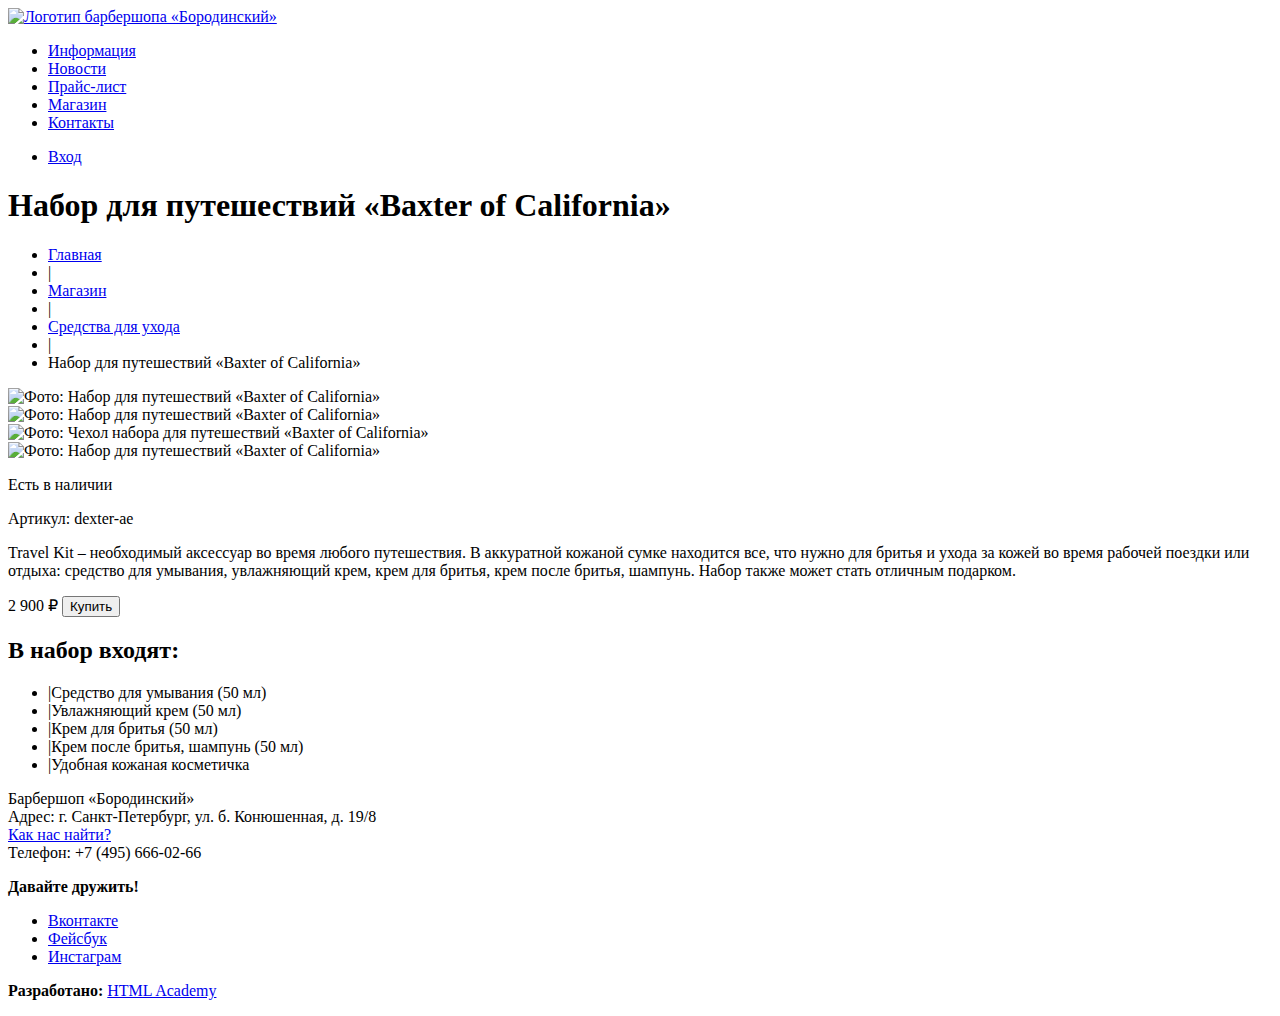
==== catalog-item.html @ cac7082d "catalog-item создал и сверстал, catalog подправил" ====
<!DOCTYPE html>
<html lang="ru">
  <head>
    <meta charset="utf-8">
    <title>HTML Academy: Барбершоп</title>
  </head>
  <body>
    <header class="main-header">
        <nav class="main-menu">
            <a class="main-header-logo" href="index.html">
                <img src="img/index-logo.svg" alt="Логотип барбершопа «Бородинский»">
            </a>
            <ul class="main-navigation">
                <li><a href="info.html">Информация</a></li>
                <li><a href="news.html">Новости</a></li>
                <li><a href="price.html">Прайс-лист</a></li>
                <li><a href="shop.html" class="header-current-page">Магазин</a></li>
                <li><a href="contacts.html">Контакты</a></li>
            </ul>
            <ul class="user-navigation">
                <li><a class="login-link" href="login.html">Вход</a></li>
            </ul>
        </nav>
    </header>

    <main class="cotainer">

        <h1>Набор для путешествий «Baxter of California»</h1>

        <section class="breadcrumbs">
            <ul>
                <li><a href="index.html">Главная</a></li>
                <li><span class="breadcrumbs-separator">|</span></li>
                <li><a href="#">Магазин</a></li>
                <li><span class="breadcrumbs-separator">|</span></li>
                <li><a href="catalog.html">Средства для ухода</a></li>
                <li><span class="breadcrumbs-separator">|</span></li>
                <li>Набор для путешествий «Baxter of California»</li>
            </ul>
        </section>

        <section class="item-images">
            <img class="main-item-image" src="baxter_travel-kit_main.jpg" alt="Фото: Набор для путешествий «Baxter of California»"><br>
            <img class="preview-item-image" src="baxter_travel-kit_i-dont-know-for-what-this-photo-is.jpg" alt="Фото: Набор для путешествий «Baxter of California»"><br>
            <img class="preview-item-image" src="baxter_travel-kit_case.jpg" alt="Фото: Чехол набора для путешествий «Baxter of California»"><br>
            <img class="preview-item-image" src="baxter_travel-kit_main.jpg" alt="Фото: Набор для путешествий «Baxter of California»">
        </section>

        <section class="item-description">
            <p>Есть в наличии</p>
            <p class="item-article">Артикул: dexter-ae</p>
            <p>Travel Kit – необходимый аксессуар во время любого путешествия. В аккуратной кожаной сумке находится все, что нужно для бритья и ухода за кожей во время рабочей поездки или отдыха: средство для умывания, увлажняющий крем, крем для бритья, крем после бритья, шампунь. Набор также может стать отличным подарком.</p>
            <div class="price-and-buy">
                <span>2 900 ₽</span>
                <button type="button" name="baxter_travel-kit">Купить</button>
            </div>
            <h2>В набор входят:</h2>
            <ul>
              <li><span class="item-list-marker">|</span>Средство для умывания (50 мл)</li>
              <li><span class="item-list-marker">|</span>Увлажняющий крем (50 мл)</li>
              <li><span class="item-list-marker">|</span>Крем для бритья (50 мл)</li>
              <li><span class="item-list-marker">|</span>Крем после бритья, шампунь (50 мл)</li>
              <li><span class="item-list-marker">|</span>Удобная кожаная косметичка</li>
            </ul>
        </section>
    </main>

    <footer class="main-footer">
        <p class="footer-contacts">
            Барбершоп «Бородинский»<br>
                Адрес: г. Санкт-Петербург, ул. б. Конюшенная, д. 19/8<br>
                <a href="map.html">Как нас найти?</a><br>
                Телефон: +7 (495) 666-02-66
        </p>

        <div class="footer-social">
            <b>Давайте дружить!</b>
            <ul>
                <li><a class="social-button" href="#">Вконтакте</a></li>
                <li><a class="social-button" href="#">Фейсбук</a></li>
                <li><a class="social-button" href="#">Инстаграм</a></li>
            </ul>
        </div>

            <p class="footer-copyright">
                <b>Разработано:</b>
                <a class="button" href="https://htmlacademy.ru/">HTML Academy</a>
            </p>
    </footer>
  </body>
</html>
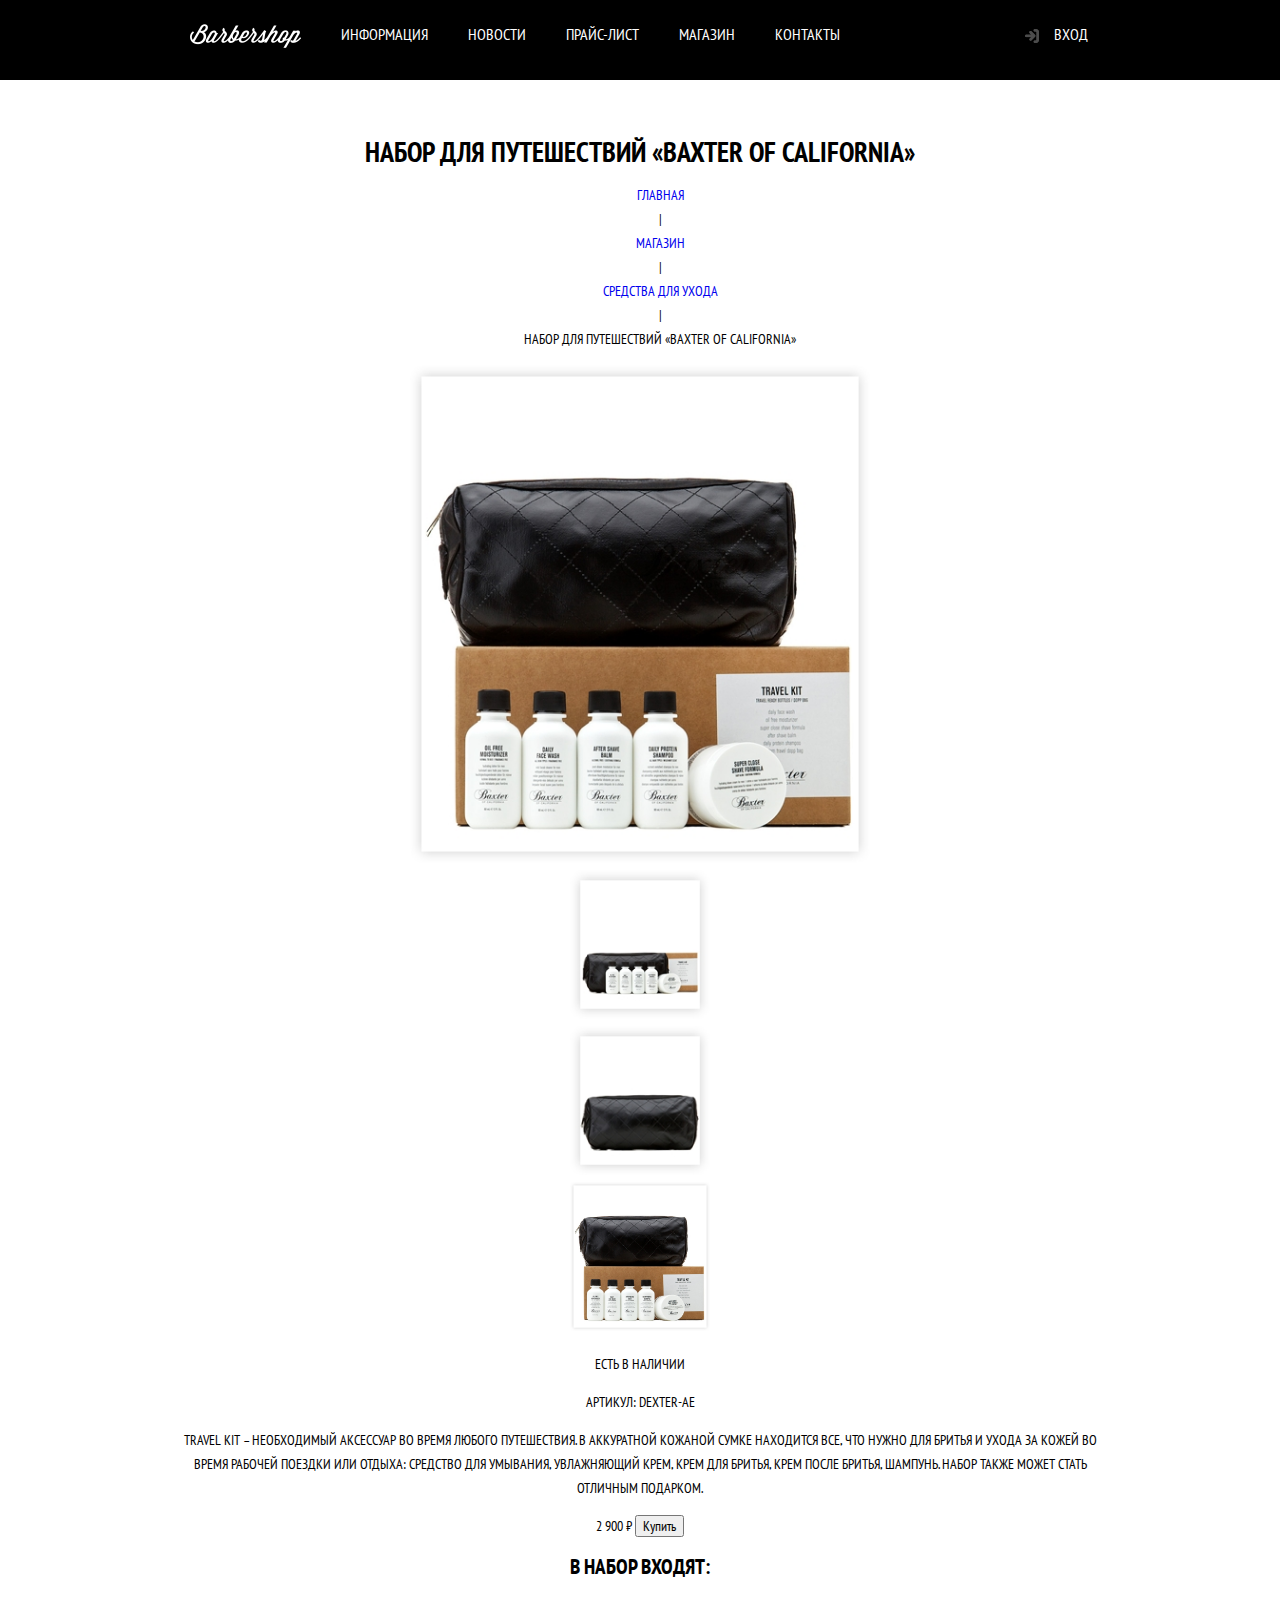
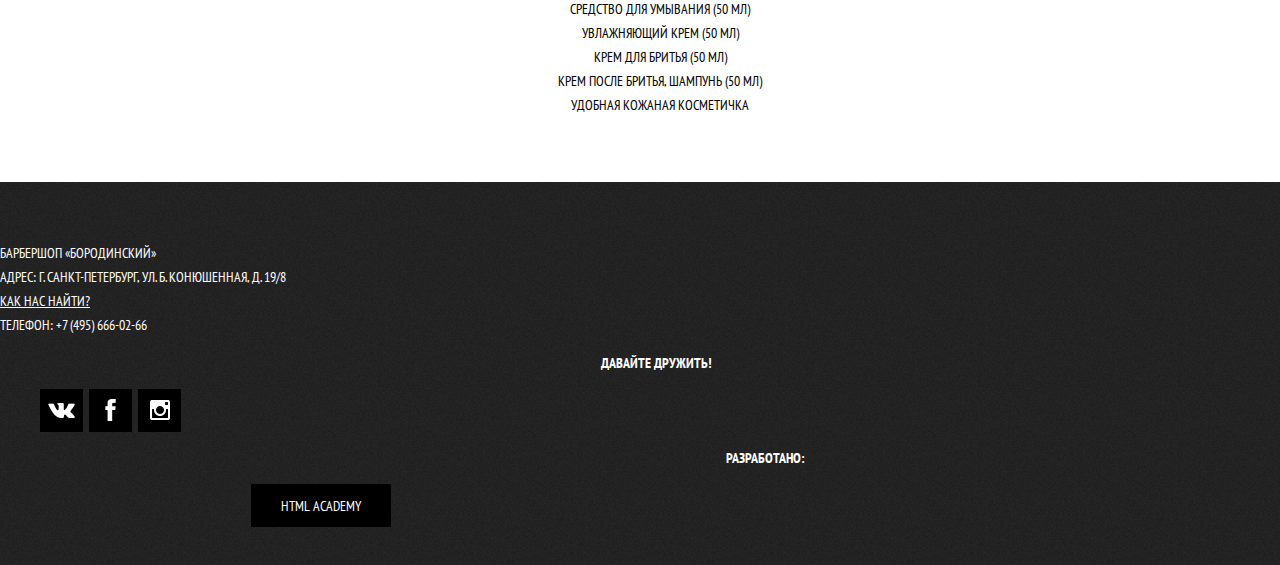
==== commit 32e527d5: "главная свёрстана в разумный пёрфект-пиксель (кроме модальных окон)" ====
--- a/catalog-item.html
+++ b/catalog-item.html
@@ -3,89 +3,92 @@
   <head>
     <meta charset="utf-8">
     <title>HTML Academy: Барбершоп</title>
+    <!--link href="https://fonts.googleapis.com/css?family=PT+Sans+Narrow:400,700&amp;subset=cyrillic" rel="stylesheet"-->
+    <link href="https://fonts.googleapis.com/css?family=PT+Sans+Narrow:700&amp;subset=cyrillic" rel="stylesheet">
+    <link href="css/normalize.css" rel="stylesheet">
+    <link href="css/style.css" rel="stylesheet">
   </head>
+
   <body>
     <header class="main-header">
-        <nav class="main-menu">
-            <a class="main-header-logo" href="index.html">
-                <img src="img/index-logo.svg" alt="Логотип барбершопа «Бородинский»">
-            </a>
-            <ul class="main-navigation">
-                <li><a href="info.html">Информация</a></li>
-                <li><a href="news.html">Новости</a></li>
-                <li><a href="price.html">Прайс-лист</a></li>
-                <li><a href="shop.html" class="header-current-page">Магазин</a></li>
-                <li><a href="contacts.html">Контакты</a></li>
-            </ul>
-            <ul class="user-navigation">
-                <li><a class="login-link" href="login.html">Вход</a></li>
-            </ul>
-        </nav>
+      <nav class="main-menu container">
+        <ul class="main-navigation">
+          <li><a href="index.html"><img src="img/header-logo.png" width="111" height="24" alt="Barbershop"></a></li>
+          <li><a href="info.html">Информация</a></li>
+          <li><a href="news.html">Новости</a></li>
+          <li><a href="price.html">Прайс-лист</a></li>
+          <li><a href="shop.html">Магазин</a></li>
+          <li><a href="contacts.html">Контакты</a></li>
+        </ul>
+        <ul class="user-navigation">
+          <li><a class="login-link" href="login.html">Вход</a></li>
+        </ul>
+      </nav>
     </header>
 
-    <main class="cotainer">
+    <main class="container">
 
-        <h1>Набор для путешествий «Baxter of California»</h1>
+      <h1>Набор для путешествий «Baxter of California»</h1>
 
-        <section class="breadcrumbs">
-            <ul>
-                <li><a href="index.html">Главная</a></li>
-                <li><span class="breadcrumbs-separator">|</span></li>
-                <li><a href="#">Магазин</a></li>
-                <li><span class="breadcrumbs-separator">|</span></li>
-                <li><a href="catalog.html">Средства для ухода</a></li>
-                <li><span class="breadcrumbs-separator">|</span></li>
-                <li>Набор для путешествий «Baxter of California»</li>
-            </ul>
-        </section>
+      <section class="breadcrumbs">
+        <ul>
+          <li><a href="index.html">Главная</a></li>
+          <li><span class="breadcrumbs-separator">|</span></li>
+          <li><a href="#">Магазин</a></li>
+          <li><span class="breadcrumbs-separator">|</span></li>
+          <li><a href="catalog.html">Средства для ухода</a></li>
+          <li><span class="breadcrumbs-separator">|</span></li>
+          <li>Набор для путешествий «Baxter of California»</li>
+        </ul>
+      </section>
 
-        <section class="item-images">
-            <img class="main-item-image" src="baxter_travel-kit_main.jpg" alt="Фото: Набор для путешествий «Baxter of California»"><br>
-            <img class="preview-item-image" src="baxter_travel-kit_i-dont-know-for-what-this-photo-is.jpg" alt="Фото: Набор для путешествий «Baxter of California»"><br>
-            <img class="preview-item-image" src="baxter_travel-kit_case.jpg" alt="Фото: Чехол набора для путешествий «Baxter of California»"><br>
-            <img class="preview-item-image" src="baxter_travel-kit_main.jpg" alt="Фото: Набор для путешествий «Baxter of California»">
-        </section>
+      <section class="item-images">
+        <img class="main-item-image" src="img/baxter_travel-kit_main.jpg" width="460" height="498" alt="Фото: Набор для путешествий «Baxter of California»"><br>
+        <img class="preview-item-image" src="img/baxter_travel-kit_i-dont-know-for-what-this-photo-is.jpg" width="140" height="149" alt="Фото: Набор для путешествий «Baxter of California»"><br>
+        <img class="preview-item-image" src="img/baxter_travel-kit_case.jpg" width="140" height="149" alt="Фото: Чехол набора для путешествий «Baxter of California»"><br>
+        <img class="preview-item-image" src="img/baxter_travel-kit_main.jpg" width="140" height="149" alt="Фото: Набор для путешествий «Baxter of California»">
+      </section>
 
-        <section class="item-description">
-            <p>Есть в наличии</p>
-            <p class="item-article">Артикул: dexter-ae</p>
-            <p>Travel Kit – необходимый аксессуар во время любого путешествия. В аккуратной кожаной сумке находится все, что нужно для бритья и ухода за кожей во время рабочей поездки или отдыха: средство для умывания, увлажняющий крем, крем для бритья, крем после бритья, шампунь. Набор также может стать отличным подарком.</p>
-            <div class="price-and-buy">
-                <span>2 900 ₽</span>
-                <button type="button" name="baxter_travel-kit">Купить</button>
-            </div>
-            <h2>В набор входят:</h2>
-            <ul>
-              <li><span class="item-list-marker">|</span>Средство для умывания (50 мл)</li>
-              <li><span class="item-list-marker">|</span>Увлажняющий крем (50 мл)</li>
-              <li><span class="item-list-marker">|</span>Крем для бритья (50 мл)</li>
-              <li><span class="item-list-marker">|</span>Крем после бритья, шампунь (50 мл)</li>
-              <li><span class="item-list-marker">|</span>Удобная кожаная косметичка</li>
-            </ul>
-        </section>
+      <section class="item-description">
+        <p>Есть в наличии</p>
+        <p class="item-article">Артикул: dexter-ae</p>
+        <p>Travel Kit – необходимый аксессуар во время любого путешествия. В аккуратной кожаной сумке находится все, что нужно для бритья и ухода за кожей во время рабочей поездки или отдыха: средство для умывания, увлажняющий крем, крем для бритья, крем после бритья, шампунь. Набор также может стать отличным подарком.</p>
+        <div class="price-and-buy">
+          <span>2 900 ₽</span>
+          <button type="button" name="baxter_travel-kit">Купить</button>
+        </div>
+        <h2>В набор входят:</h2>
+        <ul>
+          <li>Средство для умывания (50 мл)</li>
+          <li>Увлажняющий крем (50 мл)</li>
+          <li>Крем для бритья (50 мл)</li>
+          <li>Крем после бритья, шампунь (50 мл)</li>
+          <li>Удобная кожаная косметичка</li>
+        </ul>
+      </section>
     </main>
 
     <footer class="main-footer">
-        <p class="footer-contacts">
-            Барбершоп «Бородинский»<br>
-                Адрес: г. Санкт-Петербург, ул. б. Конюшенная, д. 19/8<br>
-                <a href="map.html">Как нас найти?</a><br>
-                Телефон: +7 (495) 666-02-66
-        </p>
+      <p class="footer-contacts">
+        Барбершоп «Бородинский»<br>
+        Адрес: г. Санкт-Петербург, ул. б. Конюшенная, д. 19/8<br>
+        <a href="map.html">Как нас найти?</a><br>
+        Телефон: +7 (495) 666-02-66
+      </p>
 
-        <div class="footer-social">
-            <b>Давайте дружить!</b>
-            <ul>
-                <li><a class="social-button" href="#">Вконтакте</a></li>
-                <li><a class="social-button" href="#">Фейсбук</a></li>
-                <li><a class="social-button" href="#">Инстаграм</a></li>
-            </ul>
-        </div>
+      <div class="footer-social">
+        <b>Давайте дружить!</b>
+        <ul>
+          <li><a class="social-button" href="#"><span class="visually-hidden">Вконтакте</span></a></li>
+          <li><a class="social-button" href="#"><span class="visually-hidden">Фейсбук</span></a></li>
+          <li><a class="social-button" href="#"><span class="visually-hidden">Инстаграм</span></a></li>
+        </ul>
+      </div>
 
-            <p class="footer-copyright">
-                <b>Разработано:</b>
-                <a class="button" href="https://htmlacademy.ru/">HTML Academy</a>
-            </p>
+      <p class="footer-copyright">
+        <b>Разработано:</b>
+        <a class="button" href="https://htmlacademy.ru/">HTML Academy</a>
+      </p>
     </footer>
   </body>
 </html>--- a/css/style.css
+++ b/css/style.css
@@ -0,0 +1,420 @@
+/* Служебные */
+
+.visually-hidden {
+	position: absolute;
+	clip: rect(1px 1px 1px 1px); /* IE6, IE7 */
+	clip: rect(1px, 1px, 1px, 1px);
+	padding:0;
+	border:0;
+	height: 1px; 
+	width: 1px; 
+	overflow: hidden;
+}
+
+/* Принудительное наследование box-sizing: border-box для flex-элементов */
+
+html {
+	-webkit-box-sizing: border-box;
+	        box-sizing: border-box;
+}
+
+* {
+	-webkit-box-sizing: inherit;
+	        box-sizing: inherit;
+}
+
+.content-box-component {
+	-webkit-box-sizing: content-box;
+	        box-sizing: content-box;
+}
+
+/*******************************/
+
+body {
+	margin: 0;
+  padding: 0;
+  background-color: #ffffff;
+  color: #000000;
+  font-family: "PT Sans Narrow", Arial, sans-serif;
+  font-size: 14px;
+  line-height: 24px;
+  text-transform: uppercase;
+}
+
+body ul {
+	list-style: none;
+}
+
+body a {
+	text-decoration: none;
+}
+
+.container {
+	width: 940px;
+	margin: 0 auto;
+	text-align: center;
+}
+
+.button {
+	display: inline-block;
+	width: 140px;
+	height: 43px;
+	background-color: #000000;
+	color: #ffffff;
+	text-transform: uppercase;
+	text-align: center;
+	vertical-align: middle;
+	padding-top: 10px;
+	border: none;
+	margin-right: 15px;
+}
+
+.button:hover,
+.button:active {
+	background-color: #663d15;
+	cursor: pointer;
+}
+
+button.button {
+	padding-top: 0px;
+}
+
+/* header */
+
+.main-header {
+	background-color: #000000;
+	margin-bottom: 60px;
+}
+
+.main-header a {
+	display: inline-block;
+	color: #ffffff;
+	font-size: 16px;
+	line-height: 20px;
+	vertical-align: middle;
+	padding: 24px 20px 28px 20px;
+}
+
+.main-header a:hover,
+.main-header a:active {
+	background-color: #242424;
+}
+
+.login-link::before {
+	display: inline-block;
+	vertical-align: middle;
+	content: "";
+	width: 14px;
+	height: 14px;
+	background-image: url("../img/header-enter.png");
+	margin-right: 15px;
+}
+
+.main-menu {
+	display: flex;
+	justify-content: space-between;
+}
+
+.main-navigation {
+	display: flex;
+	padding: 0;
+	margin: 0;
+}
+
+.main-navigation li{
+
+}
+
+.user-navigation {
+	padding: 0;
+	margin: 0;
+}
+
+.user-navigation a {
+	margin-right: 2px;
+}
+
+/* index */
+
+.index-page {
+	background-color: #000000;
+  color: #ffffff;
+}
+
+/* index main */
+
+.index-page {
+	background-image: url("../img/index-background.jpg");
+	background-position: 50% 40px;
+	background-repeat: no-repeat;
+}
+
+.main-header-logo {
+	display: inline-block;
+	vertical-align: middle;
+	margin-bottom: 18px;
+}
+
+.features-list {
+	display: flex;
+	justify-content: space-between;
+	padding-left: 0;
+}
+
+.features-list li {
+	color: #f7f4f1;
+	text-align: center;
+	margin-bottom: 50px;
+}
+
+.features-list li:nth-child(1) {
+	margin-left: 26px;
+	margin-right: 5px;
+}
+
+.features-list li:nth-child(2) {
+	margin-left: 12px;
+	margin-right: 0px;
+}
+
+.features-list li:nth-child(3) {
+	margin-left: 0px;
+	margin-right: 11px;
+}
+
+.features-list h3 {
+	font-size: 30px;
+	line-height: 42px;
+	margin-bottom: 18px;
+}
+
+.features-list h3::after {
+	display: inline-block;
+	vertical-align: middle;
+	content: "";
+	width: 20px;
+	height: 20px;
+	background-color: #f7f4f1;
+	transform: rotate(45deg);
+	margin-bottom: 10px;
+}
+
+.index-columns {
+	display: flex;
+	margin-bottom: 36px;
+	color: #000000;
+	background-color: #f8f5f2;
+	background-image: 
+		url("../img/separator.png"),
+		url("../img/background-texture.jpg");
+	background-position: 0 0;
+	background-position: center, 0 0;
+	background-repeat: no-repeat, repeat;
+}
+
+.news {
+	margin: 20px 105px 51px 80px;
+}
+
+.news-item {
+	margin-bottom: 21px;
+}
+
+.news .button {
+	margin-top: 8px;
+}
+
+.gallery {
+	margin: 20px 0px 0px 0px;
+}
+
+.gallery-content {
+	margin: 0 0 31px 0;
+}
+
+.contacts {
+	margin: 20px 0px 0px 82px;
+}
+
+.index-columns section {
+	width: 50%;
+	text-align: left;
+}
+
+.index-columns li {
+	margin-left: -40px;
+}
+
+.index-columns li p {
+	margin-bottom: 0px;
+}
+
+.index-columns h2 {
+	font-size: 30px;
+	line-height: 42px;
+	margin-bottom: 20px;
+}
+
+.index-page time {
+	text-transform: lowercase;
+}
+
+.gallery-content img {
+	border: 7px solid #ffffff;
+}
+
+.contacts p {
+	margin-bottom: 21px;
+}
+
+.appointment {
+	margin: 20px 0px 50px 98px;
+}
+
+
+.appointment p {
+	margin-bottom: 10px;
+}
+
+.appointment form {
+	display: flex;
+	flex-wrap: wrap;
+	margin: 0;
+}
+
+.appointment label {
+	display: block;
+	margin: 0px -20px 0px 18px;
+}
+
+.appointment input {
+	width: 140px;
+	height: 43px;
+	background-color: transparent;
+	border: 2px solid #000101;
+	margin: 7px 40px 9px -18px;
+	padding-left: 15px;
+}
+
+.appointment input:focus {
+	border-color: #663d15;
+}
+
+.appointment-submit-button {
+	width: 300px;
+	margin-top: 11px;
+}
+
+/* footer */
+
+.main-footer {
+	color: #ffffff;
+	background-color: #212121;
+	background-image: url("../img/footer-texture.jpg");
+	background-position: 0 0;
+	background-repeat: repeat;
+	margin-top: 65px;
+	padding: 45px 0px 24px 0px;
+}
+
+.main-footer .container {
+	display: flex;
+}
+
+.footer-contacts {
+	text-align: left;
+	margin-right: 54px;
+}
+
+.footer-contacts a {
+	color: #ffffff;
+	text-decoration: underline;
+}
+
+.footer-contacts a:hover,
+.footer-contacts a:focus {
+	text-decoration: none;
+}
+
+.footer-social {
+	margin-top: 14px;
+}
+
+.footer-social,
+.footer-copyright {
+	text-align: center;
+}
+
+.footer-social b {
+	margin-left: 33px;
+}
+
+.footer-social ul {
+	display: flex;
+}
+
+.social-button {
+	display: block;
+	width: 43px;
+	height: 43px;
+	margin-right: 6px;
+	background-color: #000000;
+	background-repeat: no-repeat;
+	background-position: center;
+}
+
+.social-button:hover,
+.social-button:focus,
+.social-button:active,
+.footer-copyright a:hover,
+.footer-copyright a:focus,
+.footer-copyright a:active {
+	background-color: #ffffff;
+	color: #000000;
+}
+
+.footer-social li:nth-child(1) a {
+	background-image: url("../img/vk-icon.png");
+}
+
+.footer-social li:nth-child(2) a {
+	background-image: url("../img/facebook-icon.png");
+}
+
+.footer-social li:nth-child(3) a {
+	background-image: url("../img/instagram-icon.png");
+}
+
+.footer-social li:nth-child(1) a:hover,
+.footer-social li:nth-child(1) a:focus,
+.footer-social li:nth-child(1) a:active {
+	background-image: url("../img/vk-icon-dark.png");
+}
+
+.footer-social li:nth-child(2) a:hover,
+.footer-social li:nth-child(2) a:focus,
+.footer-social li:nth-child(2) a:active {
+	background-image: url("../img/facebook-icon-dark.png");
+}
+
+.footer-social li:nth-child(3) a:hover,
+.footer-social li:nth-child(3) a:focus,
+.footer-social li:nth-child(3) a:active {
+	background-image: url("../img/instagram-icon-dark.png");
+}
+
+.footer-copyright {
+	margin-left: 251px;
+}
+
+.footer-copyright a {
+	display: block;
+	margin-top: 14px;
+	margin-right: 0;
+}
+
+/* modal */
+
+.modal {
+	display: none;
+}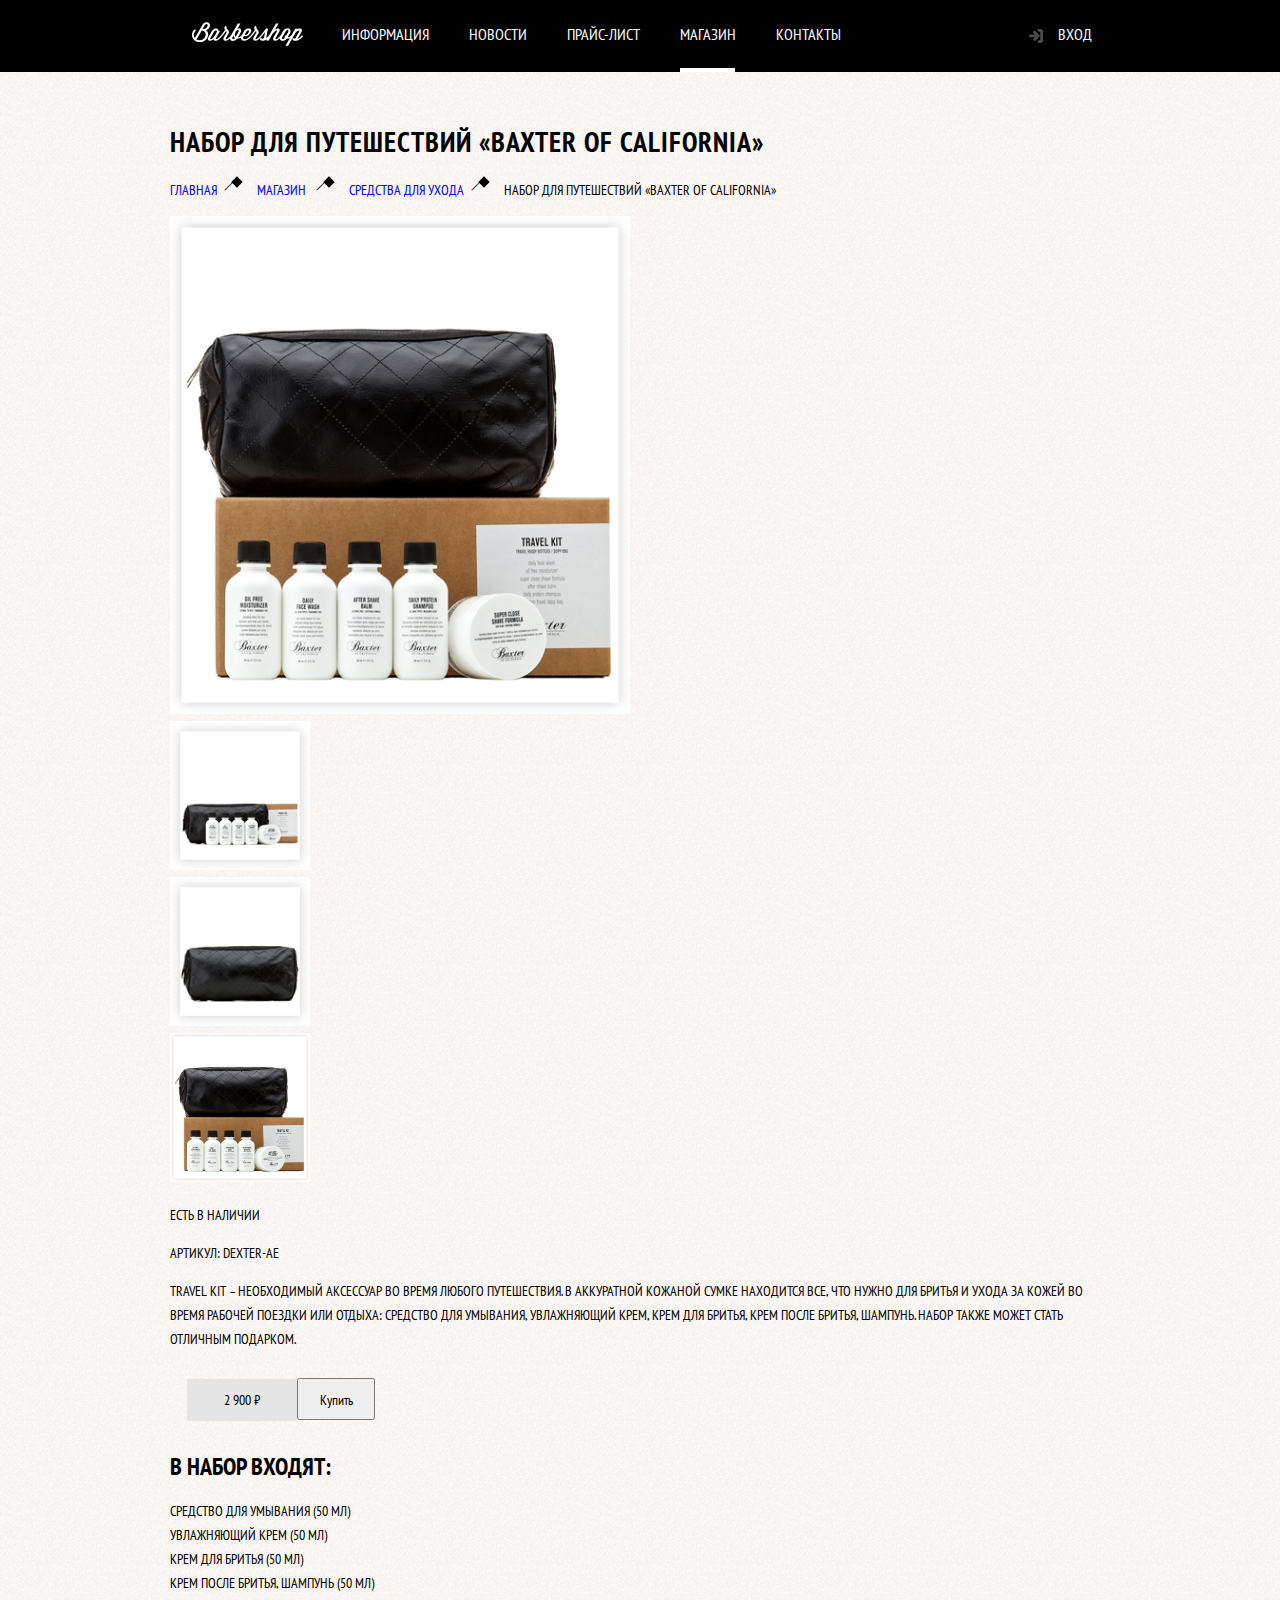
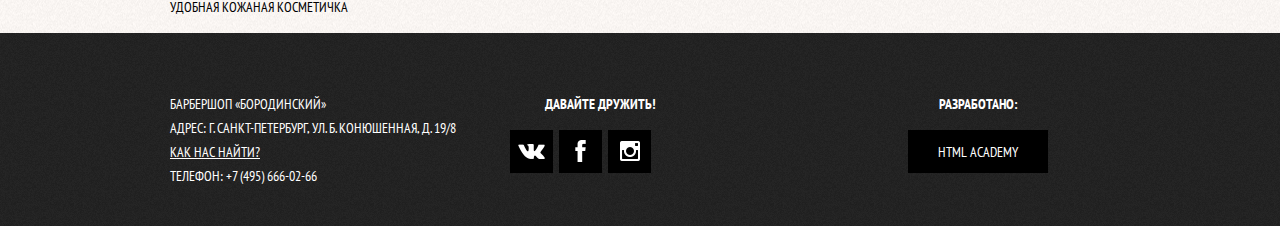
==== commit 3c42f416: "Футер и хедер Item Card Page" ====
--- a/catalog-item.html
+++ b/catalog-item.html
@@ -9,15 +9,15 @@
     <link href="css/style.css" rel="stylesheet">
   </head>
 
-  <body>
+  <body class="catalog-item-page">
     <header class="main-header">
       <nav class="main-menu container">
         <ul class="main-navigation">
-          <li><a href="index.html"><img src="img/header-logo.png" width="111" height="24" alt="Barbershop"></a></li>
+          <li><a class="catalog-header-logo" href="index.html"><img src="img/header-logo.png" width="111" height="24" alt="Barbershop"></a></li>
           <li><a href="info.html">Информация</a></li>
           <li><a href="news.html">Новости</a></li>
           <li><a href="price.html">Прайс-лист</a></li>
-          <li><a href="shop.html">Магазин</a></li>
+          <li><a class="headr-current-page" href="shop.html">Магазин</a></li>
           <li><a href="contacts.html">Контакты</a></li>
         </ul>
         <ul class="user-navigation">
@@ -69,26 +69,28 @@
     </main>
 
     <footer class="main-footer">
-      <p class="footer-contacts">
-        Барбершоп «Бородинский»<br>
-        Адрес: г. Санкт-Петербург, ул. б. Конюшенная, д. 19/8<br>
-        <a href="map.html">Как нас найти?</a><br>
-        Телефон: +7 (495) 666-02-66
-      </p>
+      <div class="container">
+       <p class="footer-contacts">
+          Барбершоп «Бородинский»<br>
+          Адрес: г. Санкт-Петербург, ул. б. Конюшенная, д. 19/8<br>
+          <a href="map.html">Как нас найти?</a><br>
+          Телефон: +7 (495) 666-02-66
+       </p>
 
-      <div class="footer-social">
-        <b>Давайте дружить!</b>
-        <ul>
-          <li><a class="social-button" href="#"><span class="visually-hidden">Вконтакте</span></a></li>
-          <li><a class="social-button" href="#"><span class="visually-hidden">Фейсбук</span></a></li>
-          <li><a class="social-button" href="#"><span class="visually-hidden">Инстаграм</span></a></li>
-        </ul>
+       <div class="footer-social">
+         <b>Давайте дружить!</b>
+         <ul>
+           <li><a class="social-button" href="#"><span class="visually-hidden">Вконтакте</span></a></li>
+           <li><a class="social-button" href="#"><span class="visually-hidden">Фейсбук</span></a></li>
+           <li><a class="social-button" href="#"><span class="visually-hidden">Инстаграм</span></a></li>
+         </ul>
+       </div>
+
+       <p class="footer-copyright">
+         <b>Разработано:</b>
+         <a class="button" href="https://htmlacademy.ru/">HTML Academy</a>
+       </p>
       </div>
-
-      <p class="footer-copyright">
-        <b>Разработано:</b>
-        <a class="button" href="https://htmlacademy.ru/">HTML Academy</a>
-      </p>
     </footer>
   </body>
 </html>--- a/css/style.css
+++ b/css/style.css
@@ -47,6 +47,10 @@
 
 body a {
 	text-decoration: none;
+}
+
+.normal-text {
+	text-transform: none;
 }
 
 .container {
@@ -83,7 +87,6 @@
 
 .main-header {
 	background-color: #000000;
-	margin-bottom: 60px;
 }
 
 .main-header a {
@@ -98,6 +101,20 @@
 .main-header a:hover,
 .main-header a:active {
 	background-color: #242424;
+}
+
+a.headr-current-page {
+	position: relative;
+}
+
+a.headr-current-page::after {
+	content: "";
+	position: absolute;
+	top: 68px;
+	left: 20px;
+	width: 55px;
+	height: 4px;
+	background-color: #ffffff;
 }
 
 .login-link::before {
@@ -131,7 +148,11 @@
 }
 
 .user-navigation a {
-	margin-right: 2px;
+	margin-right: -2px;
+}
+
+a.catalog-header-logo {
+	padding: 22px 19px 22px 22px;
 }
 
 /* index */
@@ -152,6 +173,7 @@
 .main-header-logo {
 	display: inline-block;
 	vertical-align: middle;
+	margin-top: 60px;
 	margin-bottom: 18px;
 }
 
@@ -212,6 +234,10 @@
 	background-repeat: no-repeat, repeat;
 }
 
+.index-columns:last-child {
+	margin-bottom: 65px;
+}
+
 .news {
 	margin: 20px 105px 51px 80px;
 }
@@ -305,6 +331,260 @@
 	margin-top: 11px;
 }
 
+/* catalog main */
+
+.catalog-page {
+	background-image: url("../img/background-texture.jpg");
+}
+
+.catalog-main .container {
+	text-align: left;
+}
+
+.catalog-main h1 {
+	margin-top: 58px;
+	margin-bottom: 24px;
+	letter-spacing: 1px;
+}
+
+.catalog-main h2 {
+	font-size: 24px;
+}
+
+.catalog-main ul {
+	padding: 0;
+}
+
+.catalog-flex-container {
+	display: flex;
+}
+
+/* Breadcrumbs */
+
+.breadcrumbs ul {
+	display: flex;
+	padding-left: 2px;
+}
+
+.breadcrumbs li {
+	margin-right: 16px;
+}
+
+.breadcrumbs li:nth-child(3) {
+	margin-right: 19px;
+}
+
+.breadcrumbs-separator {
+	display: inline-block;
+	width: 8px;
+	height: 8px;
+	background-color: #000000;
+	transform: rotate(45deg);
+}
+
+/* Filter */
+
+.filter {
+	margin-top: 16px;
+	width: 220px;
+}
+
+.catalog-main .filter ul {
+	margin-left: 16px;
+	margin-top: 29px;
+	margin-bottom: 50px;
+}
+
+.catalog-main .filter ul li {
+	margin-bottom: 13px;
+	margin-left: 16px;
+	text-align: left;
+}
+
+.filter-manufacturer h2 {
+	margin-bottom: 10px;
+}
+
+/* checkboxes */
+
+.filter li {
+	position: relative;
+}
+
+.filter-manufacturer input {
+	opacity: 0;
+}
+
+.filter-manufacturer label::before {
+	content: "";
+	display: inline-block;
+	position: absolute;
+	top: 2px;
+	left: -31px;
+	width: 15px;
+	height: 15px;
+	border: 2px solid black;
+}
+
+.filter-manufacturer input {
+	margin-left: 0px;
+}
+
+.filter-manufacturer input[type="checkbox"]:checked ~ label::before {
+	content: "";
+	display: inline-block;
+	width: 15px;
+	height: 15px;
+	border: 2px solid black;
+	background-image: url("../img/cross.svg");
+	background-position: center;
+	background-repeat: no-repeat;
+}
+
+/* radiobutton */
+
+.filter-groups {
+	width: 220px;
+}
+
+.filter-groups input  {
+	opacity: 0;
+}
+
+.filter-groups > ul > li:nth-child(1) > label {
+	display: inline-block;
+	width: 170px;
+}
+
+.catalog-main .filter-groups ul li {
+	line-height: 20px;
+	margin-bottom: 17px;
+}
+
+.filter-groups label::before {
+	content: "";
+	display: inline-block;
+	position: absolute;
+	left: -31px;
+	width: 15px;
+	height: 15px;
+	border: 2px solid black;
+	border-radius: 50%;
+}
+
+.filter-groups input[type="radio"]:checked ~ label::before {
+	content: "";
+	display: inline-block;
+	position: absolute;
+	width: 2px;
+	height:2px;
+	left: -24px;
+	top: 6px;
+	background-color: black;
+	border-radius: 50%;
+	box-shadow: 0 0 0 5px #fff, 0 0 0 7px #000;
+}
+
+.filter-show-button button {
+	width: 113px;
+	padding-left: 14px;
+	font-size: 13px;
+}
+
+/* item cards */
+
+.items {
+	display: flex;
+	flex-wrap: wrap;
+	margin-top: 40px;
+}
+
+.item-card {
+	margin: 0 0px 24px 20px;
+	background-color: #ffffff;
+	box-shadow: 0 0 10px 0 #D3D3D3;
+}
+
+.item-card h3 {
+	margin: 4px 0 0 0;
+	padding-left: 17px;
+	font-size: 14px;
+	line-height: 18px;
+}
+
+.price-and-buy {
+	padding: 14px 14px 14px 17px;
+}
+
+.price-and-buy span {
+	display: inline-block;
+	width: 110px;
+	background-color: #e5e5e5;
+	padding: 12px 30px 12px 37px;
+	line-height: 18px;
+}
+
+.price-and-buy button {
+	width: 78px;
+	height: 42px;
+  margin: -3px 0px 0px -3px;
+	padding: 12px 12px 12px 12px;
+}
+
+/* page navigation switcher */
+
+.page-selector {
+	display: inline-block;
+	margin: 9px 0 0 22px;
+}
+
+.page-selector ul {
+	display: flex;
+}
+
+.page-selector .button {
+	width: 43px;
+	margin-right: 8px;
+	margin-bottom: 33px;
+}
+
+.selector-current-page {
+	width: 43px;
+	height: 43px;
+	text-align: center;
+	padding-top: 10px;
+	margin-right: 5px;
+	background-color: #ffffff;
+}
+
+/* catalog item */
+
+.catalog-item-page {
+	background-image: url("../img/background-texture.jpg");
+}
+
+.catalog-item-page .container {
+	text-align: left;
+}
+
+.catalog-item-page h1 {
+	margin-top: 58px;
+	margin-bottom: 24px;
+	letter-spacing: 1px;
+}
+
+.catalog-item-page h2 {
+	font-size: 24px;
+}
+
+.catalog-item-page ul {
+	padding: 0;
+}
+
+.catalog-flex-container {
+	display: flex;
+}
+
 /* footer */
 
 .main-footer {
@@ -313,7 +593,6 @@
 	background-image: url("../img/footer-texture.jpg");
 	background-position: 0 0;
 	background-repeat: repeat;
-	margin-top: 65px;
 	padding: 45px 0px 24px 0px;
 }
 
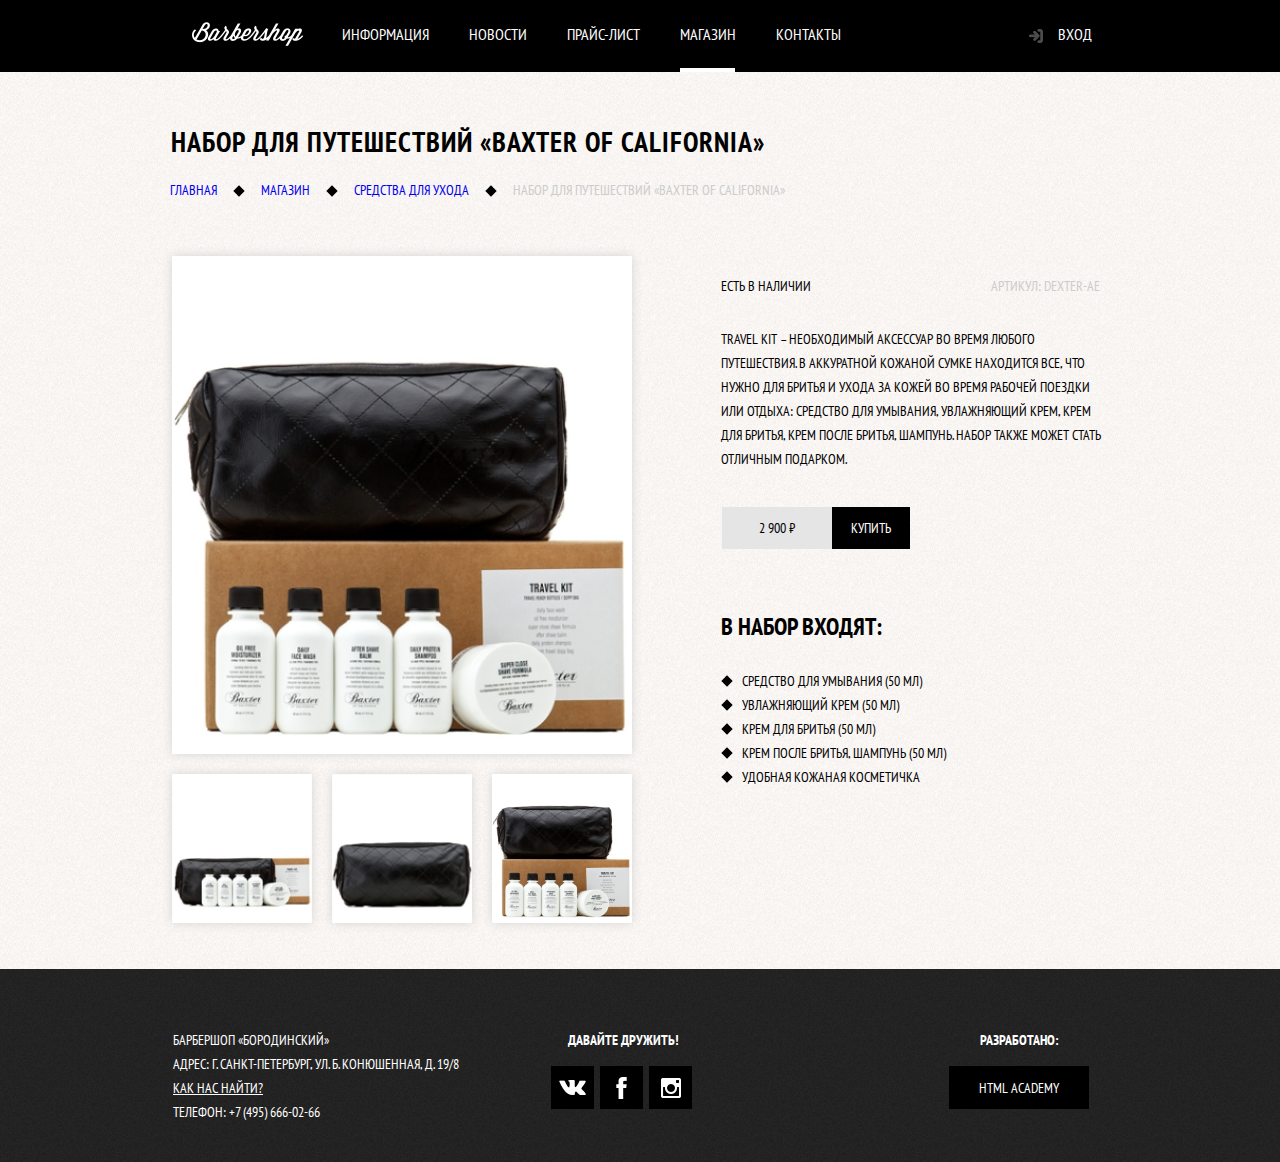
==== commit bf87a795: "Страница catalog-item пиксельпёрфект + цвет текущей страницы в хлебкрошках теперь серый" ====
--- a/catalog-item.html
+++ b/catalog-item.html
@@ -33,38 +33,42 @@
       <section class="breadcrumbs">
         <ul>
           <li><a href="index.html">Главная</a></li>
-          <li><span class="breadcrumbs-separator">|</span></li>
+          <li><span class="breadcrumbs-separator"></span></li>
           <li><a href="#">Магазин</a></li>
-          <li><span class="breadcrumbs-separator">|</span></li>
+          <li><span class="breadcrumbs-separator"></span></li>
           <li><a href="catalog.html">Средства для ухода</a></li>
-          <li><span class="breadcrumbs-separator">|</span></li>
+          <li><span class="breadcrumbs-separator"></span></li>
           <li>Набор для путешествий «Baxter of California»</li>
         </ul>
       </section>
 
-      <section class="item-images">
-        <img class="main-item-image" src="img/baxter_travel-kit_main.jpg" width="460" height="498" alt="Фото: Набор для путешествий «Baxter of California»"><br>
-        <img class="preview-item-image" src="img/baxter_travel-kit_i-dont-know-for-what-this-photo-is.jpg" width="140" height="149" alt="Фото: Набор для путешествий «Baxter of California»"><br>
-        <img class="preview-item-image" src="img/baxter_travel-kit_case.jpg" width="140" height="149" alt="Фото: Чехол набора для путешествий «Baxter of California»"><br>
-        <img class="preview-item-image" src="img/baxter_travel-kit_main.jpg" width="140" height="149" alt="Фото: Набор для путешествий «Baxter of California»">
-      </section>
+      <section class="item-page-flexbox">
+        <section class="item-images">
+          <img class="main-item-image" src="img/baxter_travel-kit_main.jpg" width="460" height="498" alt="Фото: Набор для путешествий «Baxter of California»"><br>
+          <img class="preview-item-image" src="img/baxter_travel-kit_i-dont-know-for-what-this-photo-is.jpg" width="140" height="149" alt="Фото: Набор для путешествий «Baxter of California»"><br>
+          <img class="preview-item-image" src="img/baxter_travel-kit_case.jpg" width="140" height="149" alt="Фото: Чехол набора для путешествий «Baxter of California»"><br>
+          <img class="preview-item-image" src="img/baxter_travel-kit_main.jpg" width="140" height="149" alt="Фото: Набор для путешествий «Baxter of California»">
+        </section>
 
-      <section class="item-description">
-        <p>Есть в наличии</p>
-        <p class="item-article">Артикул: dexter-ae</p>
-        <p>Travel Kit – необходимый аксессуар во время любого путешествия. В аккуратной кожаной сумке находится все, что нужно для бритья и ухода за кожей во время рабочей поездки или отдыха: средство для умывания, увлажняющий крем, крем для бритья, крем после бритья, шампунь. Набор также может стать отличным подарком.</p>
-        <div class="price-and-buy">
-          <span>2 900 ₽</span>
-          <button type="button" name="baxter_travel-kit">Купить</button>
-        </div>
-        <h2>В набор входят:</h2>
-        <ul>
-          <li>Средство для умывания (50 мл)</li>
-          <li>Увлажняющий крем (50 мл)</li>
-          <li>Крем для бритья (50 мл)</li>
-          <li>Крем после бритья, шампунь (50 мл)</li>
-          <li>Удобная кожаная косметичка</li>
-        </ul>
+        <section class="item-description">
+          <p class="block-head">
+            <span>Есть в наличии</span>
+            <span class="item-article">Артикул: dexter-ae</span>
+          </p>
+          <p>Travel Kit – необходимый аксессуар во время любого путешествия. В аккуратной кожаной сумке находится все, что нужно для бритья и ухода за кожей во время рабочей поездки или отдыха: средство для умывания, увлажняющий крем, крем для бритья, крем после бритья, шампунь. Набор также может стать отличным подарком.</p>
+          <div class="price-and-buy">
+            <span>2 900 ₽</span>
+            <button class="button" type="button" name="baxter_travel-kit">Купить</button>
+          </div>
+          <h2>В набор входят:</h2>
+          <ul>
+            <li>Средство для умывания (50 мл)</li>
+            <li>Увлажняющий крем (50 мл)</li>
+            <li>Крем для бритья (50 мл)</li>
+            <li>Крем после бритья, шампунь (50 мл)</li>
+            <li>Удобная кожаная косметичка</li>
+          </ul>
+        </section>
       </section>
     </main>
 
--- a/css/style.css
+++ b/css/style.css
@@ -342,6 +342,7 @@
 }
 
 .catalog-main h1 {
+	margin-top: 57px;
 	margin-top: 58px;
 	margin-bottom: 24px;
 	letter-spacing: 1px;
@@ -380,6 +381,14 @@
 	height: 8px;
 	background-color: #000000;
 	transform: rotate(45deg);
+}
+
+.catalog-item-page .breadcrumbs li {
+    margin-right: 18px;
+}
+
+.breadcrumbs li:last-child {
+	color: #cccccc;
 }
 
 /* Filter */
@@ -557,7 +566,7 @@
 	background-color: #ffffff;
 }
 
-/* catalog item */
+/* catalog item page */
 
 .catalog-item-page {
 	background-image: url("../img/background-texture.jpg");
@@ -570,6 +579,7 @@
 .catalog-item-page h1 {
 	margin-top: 58px;
 	margin-bottom: 24px;
+	margin-left: 1px;
 	letter-spacing: 1px;
 }
 
@@ -581,8 +591,66 @@
 	padding: 0;
 }
 
-.catalog-flex-container {
-	display: flex;
+.main-item-image, .preview-item-image {
+	background-color: #ffffff;
+	box-shadow: 0 0 10px 0 #D3D3D3;
+}
+
+.item-page-flexbox {
+	display: flex;
+	margin-top: 54px;
+	margin-left: 2px;
+}
+
+.item-images {
+	display: flex;
+	flex-wrap: wrap;
+	justify-content: space-between;
+	width: 500px;
+}
+
+.block-head {
+	display: flex;
+	justify-content: space-between;
+	margin-bottom: 29px;
+}
+
+.item-article {
+	color: #cccccc;
+	margin-right: 10px;
+}
+
+.item-description li::before {
+	content: "";
+	display: inline-block;
+	width: 8px;
+	height: 8px;
+	background-color: #000000;
+	transform: rotate(45deg);
+	margin: 0 11px 1px 2px;
+}
+
+.main-item-image {
+	margin-bottom: 20px;
+}
+
+.item-description {
+	padding-left: 89px;
+	padding-top: 4px;
+}
+
+.price-and-buy {
+	margin-top: 22px;
+	margin-left: -16px;
+	margin-bottom: 52px;
+}
+
+.item-description h2 {
+	margin-bottom: 30px;
+}
+
+.item-page-flexbox {
+	margin-bottom: 46px;
 }
 
 /* footer */
@@ -692,6 +760,25 @@
 	margin-right: 0;
 }
 
+/* footer in catalog-item */
+
+.catalog-item-page .footer-contacts {
+	margin-left: 3px;
+	margin-right: 67px;
+}
+
+.catalog-item-page .footer-social b {
+	margin-left: 23px;
+}
+
+.catalog-item-page .footer-social ul {
+	margin-left: 25px;
+}
+
+.catalog-item-page .footer-copyright {
+	margin-left: 251px;
+}
+
 /* modal */
 
 .modal {
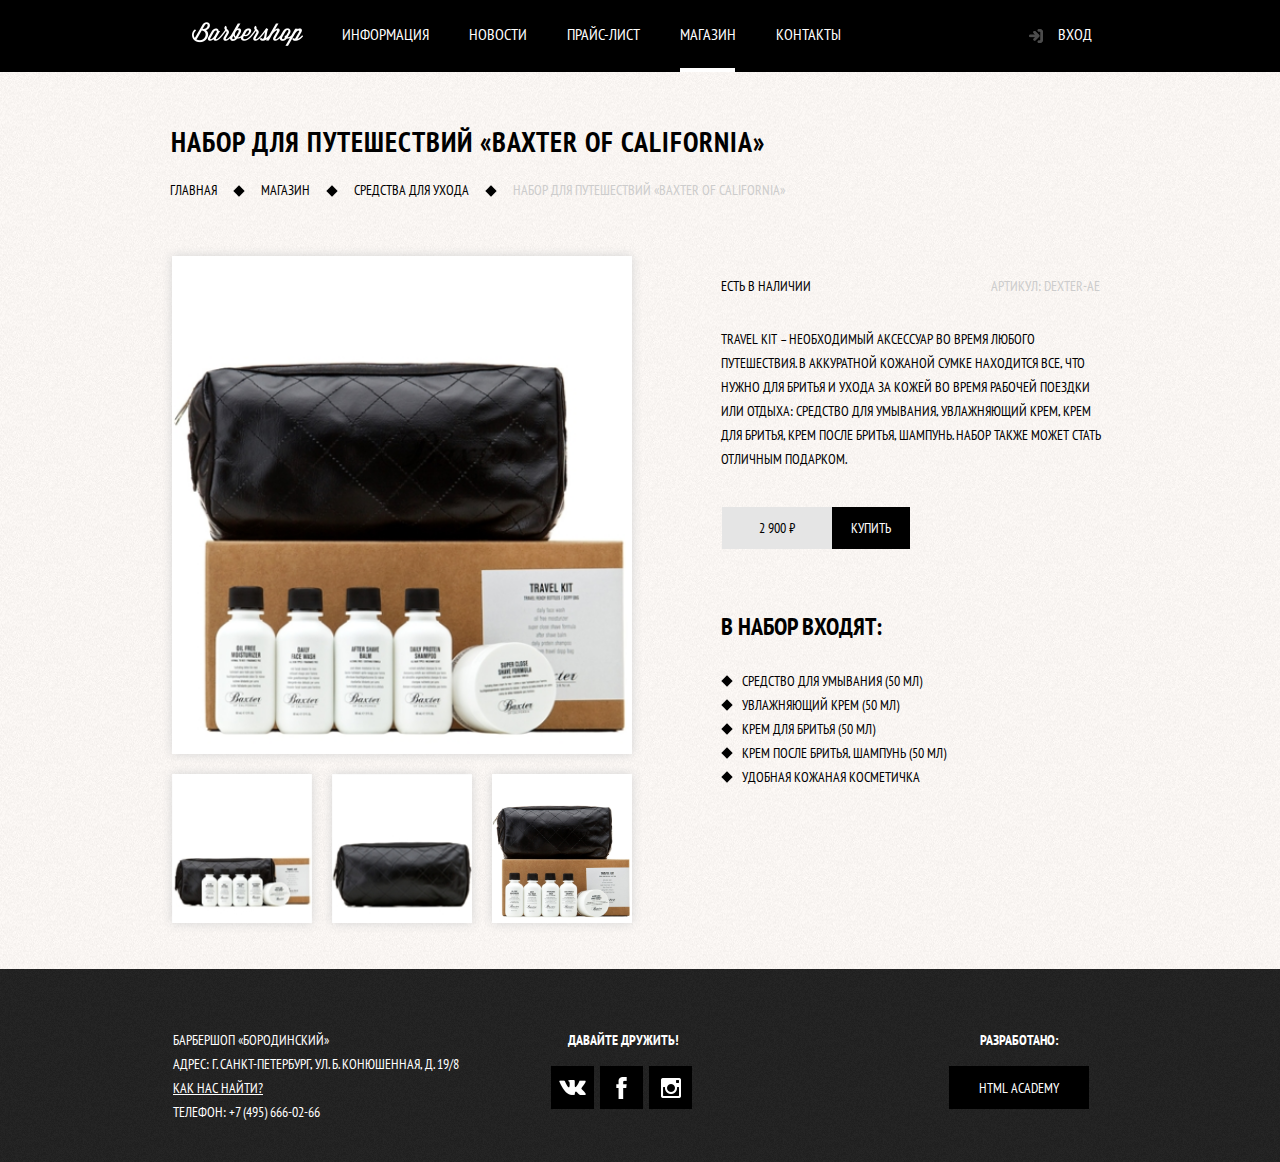
==== commit e26be928: "Модальные окна доделаны, ошибки исправлены: финал" ====
--- a/catalog-item.html
+++ b/catalog-item.html
@@ -6,7 +6,7 @@
     <!--link href="https://fonts.googleapis.com/css?family=PT+Sans+Narrow:400,700&amp;subset=cyrillic" rel="stylesheet"-->
     <link href="https://fonts.googleapis.com/css?family=PT+Sans+Narrow:700&amp;subset=cyrillic" rel="stylesheet">
     <link href="css/normalize.css" rel="stylesheet">
-    <link href="css/style.css" rel="stylesheet">
+    <link href="css/style.min.css" rel="stylesheet">
   </head>
 
   <body class="catalog-item-page">
--- a/css/style.min.css
+++ b/css/style.min.css
@@ -0,0 +1 @@
+.features-list h3::after,.login-link::before,a.headr-current-page::after{content:""}.visually-hidden{position:absolute;clip:rect(1px 1px 1px 1px);clip:rect(1px,1px,1px,1px);padding:0;border:0;height:1px;width:1px;overflow:hidden}html{-webkit-box-sizing:border-box;box-sizing:border-box}*{-webkit-box-sizing:inherit;box-sizing:inherit}.content-box-component{-webkit-box-sizing:content-box;box-sizing:content-box}body{margin:0;padding:0;background-color:#fff;color:#000;font-family:"PT Sans Narrow",Arial,sans-serif;font-size:14px;line-height:24px;text-transform:uppercase}body ul{list-style:none}body a{text-decoration:none;color:inherit}.normal-text{text-transform:none}.container{width:940px;margin:0 auto;text-align:center}.button,.login-link::before{display:inline-block;margin-right:15px;vertical-align:middle}.button{width:140px;height:43px;background-color:#000;color:#fff;text-transform:uppercase;text-align:center;padding-top:10px;border:none}.button:active,.button:hover{background-color:#663d15;cursor:pointer}button.button{padding-top:0}.main-header{background-color:#000}.main-header a{display:inline-block;color:#fff;font-size:16px;line-height:20px;vertical-align:middle;padding:24px 20px 28px}.main-header a:active,.main-header a:hover{background-color:#242424}a.headr-current-page{position:relative}a.headr-current-page::after{position:absolute;top:68px;left:20px;width:55px;height:4px;background-color:#fff}.filter li,.index-page{position:relative}.login-link::before{width:14px;height:14px;background-image:url(../img/header-enter.png)}.main-navigation,.user-navigation{padding:0;margin:0}.main-menu{display:-webkit-box;display:-ms-flexbox;display:flex;-webkit-box-pack:justify;-ms-flex-pack:justify;justify-content:space-between}.main-navigation{display:-webkit-box;display:-ms-flexbox;display:flex}.user-navigation a{margin-right:-2px}a.catalog-header-logo{padding:22px 19px 22px 22px}.index-page{background-color:#000;color:#fff;background-image:url(../img/index-background.jpg);background-position:50% 40px;background-repeat:no-repeat}.main-header-logo{display:inline-block;vertical-align:middle;margin-top:60px;margin-bottom:18px}.features-list,.index-columns{display:-webkit-box;display:-ms-flexbox}.features-list{display:flex;-webkit-box-pack:justify;-ms-flex-pack:justify;justify-content:space-between;padding-left:0}.breadcrumbs-separator,.features-list h3::after{display:inline-block;-webkit-transform:rotate(45deg);-ms-transform:rotate(45deg)}.features-list li{color:#f7f4f1;text-align:center;margin-bottom:50px}.features-list li:nth-child(1){margin-left:26px;margin-right:5px}.features-list li:nth-child(2){margin-left:12px;margin-right:0}.features-list li:nth-child(3){margin-left:0;margin-right:11px}.features-list h3{font-size:30px;line-height:42px;margin-bottom:18px}.features-list h3::after{vertical-align:middle;width:20px;height:20px;background-color:#f7f4f1;transform:rotate(45deg);margin-bottom:10px}.index-columns{display:flex;margin-bottom:36px;color:#000;background-color:#f8f5f2;background-image:url(../img/separator.png),url(../img/background-texture.jpg);background-position:center,0 0;background-repeat:no-repeat,repeat}.index-columns:last-child{margin-bottom:65px}.news{margin:20px 105px 51px 80px}.news-item{margin-bottom:21px}.news .button{margin-top:8px}.gallery{margin:20px 0 0}.gallery-content{margin:0 0 31px}.contacts{margin:20px 0 0 82px}.index-columns section{width:50%;text-align:left}.index-columns li{margin-left:-40px}.index-columns li p{margin-bottom:0}.index-columns h2{font-size:30px;line-height:42px;margin-bottom:20px}.index-page time{text-transform:lowercase}.gallery-content img{border:7px solid #fff}.contacts p{margin-bottom:21px}.appointment{margin:20px 0 50px 98px}.appointment p{margin-bottom:10px}.appointment form{display:-webkit-box;display:-ms-flexbox;display:flex;-ms-flex-wrap:wrap;flex-wrap:wrap;margin:0}.appointment label{display:block;margin:0 -20px 0 18px}.appointment input{width:140px;height:43px;background-color:transparent;border:2px solid #000101;margin:7px 40px 9px -18px;padding-left:15px}.appointment input:focus{border-color:#663d15}.appointment-submit-button{width:300px;margin-top:11px}.catalog-page{background-image:url(../img/background-texture.jpg)}.catalog-main .container{text-align:left}.catalog-main h1{margin-top:58px;margin-bottom:24px;letter-spacing:1px}.catalog-main h2{font-size:24px}.catalog-main ul{padding:0}.catalog-flex-container{display:-webkit-box;display:-ms-flexbox;display:flex}.breadcrumbs ul{display:-webkit-box;display:-ms-flexbox;display:flex;padding-left:2px}.breadcrumbs li{margin-right:16px}.breadcrumbs li:nth-child(3){margin-right:19px}.breadcrumbs-separator{width:8px;height:8px;background-color:#000;transform:rotate(45deg)}.filter-groups label::before,.filter-manufacturer input[type=checkbox]:checked~label::before,.filter-manufacturer label::before{height:15px;border:2px solid #000;display:inline-block;content:""}.catalog-item-page .breadcrumbs li{margin-right:18px}.breadcrumbs li:last-child{color:#ccc}.filter{margin-top:16px;width:220px}.catalog-main .filter ul{margin-left:16px;margin-top:29px;margin-bottom:50px}.catalog-main .filter ul li{margin-bottom:13px;margin-left:16px;text-align:left}.filter-manufacturer h2{margin-bottom:10px}.filter-manufacturer input{opacity:0;margin-left:0}.filter-manufacturer label::before{position:absolute;top:2px;left:-31px;width:15px}.filter-manufacturer input[type=checkbox]:checked~label::before{width:15px;background-image:url(../img/cross.svg);background-position:center;background-repeat:no-repeat}.filter-groups{width:220px}.filter-groups input{opacity:0}.filter-groups>ul>li:nth-child(1)>label{display:inline-block;width:170px}.catalog-main .filter-groups ul li{line-height:20px;margin-bottom:17px}.filter-groups label::before{position:absolute;left:-31px;width:15px;border-radius:50%}.filter-groups input[type=radio]:checked~label::before{content:"";display:inline-block;position:absolute;width:2px;height:2px;left:-24px;top:6px;background-color:#000;border-radius:50%;-webkit-box-shadow:0 0 0 5px #fff,0 0 0 7px #000;box-shadow:0 0 0 5px #fff,0 0 0 7px #000}.items,.page-selector ul{display:-webkit-box;display:-ms-flexbox}.filter-show-button button{width:113px;padding-left:14px;font-size:13px}.items{display:flex;-ms-flex-wrap:wrap;flex-wrap:wrap;margin-top:40px}.item-card{margin:0 0 24px 20px;background-color:#fff;-webkit-box-shadow:0 0 10px 0 #D3D3D3;box-shadow:0 0 10px 0 #D3D3D3}.item-card h3{margin:4px 0 0;padding-left:17px;font-size:14px;line-height:18px}.price-and-buy{padding:14px 14px 14px 17px}.price-and-buy span{display:inline-block;width:110px;background-color:#e5e5e5;padding:12px 30px 12px 37px;line-height:18px}.price-and-buy button{width:78px;height:42px;margin:-3px 0 0 -3px;padding:12px}.page-selector{display:inline-block;margin:9px 0 0 22px}.page-selector ul{display:flex}.item-images,.item-page-flexbox{display:-webkit-box;display:-ms-flexbox}.page-selector .button{width:43px;margin-right:8px;margin-bottom:33px}.selector-current-page{width:43px;height:43px;text-align:center;padding-top:10px;margin-right:5px;background-color:#fff}.catalog-item-page{background-image:url(../img/background-texture.jpg)}.catalog-item-page .container{text-align:left}.catalog-item-page h1{margin-top:58px;margin-bottom:24px;margin-left:1px;letter-spacing:1px}.catalog-item-page h2{font-size:24px}.catalog-item-page ul{padding:0}.main-item-image,.preview-item-image{background-color:#fff;-webkit-box-shadow:0 0 10px 0 #D3D3D3;box-shadow:0 0 10px 0 #D3D3D3}.item-page-flexbox{display:flex;margin-top:54px;margin-left:2px}.item-images{display:flex;-ms-flex-wrap:wrap;flex-wrap:wrap;-webkit-box-pack:justify;-ms-flex-pack:justify;justify-content:space-between;width:500px}.block-head,.main-footer .container{display:-webkit-box;display:-ms-flexbox}.block-head{display:flex;-webkit-box-pack:justify;-ms-flex-pack:justify;justify-content:space-between;margin-bottom:29px}.item-article{color:#ccc;margin-right:10px}.item-description li::before{content:"";display:inline-block;width:8px;height:8px;background-color:#000;-webkit-transform:rotate(45deg);-ms-transform:rotate(45deg);transform:rotate(45deg);margin:0 11px 1px 2px}.main-item-image{margin-bottom:20px}.item-description{padding-left:89px;padding-top:4px}.catalog-item-page .price-and-buy{margin-top:22px;margin-left:-16px;margin-bottom:52px}.item-description h2{margin-bottom:30px}.item-page-flexbox{margin-bottom:46px}.main-footer{color:#fff;background-color:#212121;background-image:url(../img/footer-texture.jpg);background-position:0 0;background-repeat:repeat;padding:45px 0 24px}.main-footer .container{display:flex}.footer-contacts{text-align:left;margin-right:54px}.footer-contacts a{color:#fff;text-decoration:underline}.footer-contacts a:focus,.footer-contacts a:hover{text-decoration:none}.footer-social{margin-top:14px}.footer-copyright,.footer-social{text-align:center}.footer-social b{margin-left:33px}.footer-social ul{display:-webkit-box;display:-ms-flexbox;display:flex}.social-button{display:block;width:43px;height:43px;margin-right:6px;background-color:#000;background-repeat:no-repeat;background-position:center}.footer-copyright a:active,.footer-copyright a:focus,.footer-copyright a:hover,.modal,.social-button:active,.social-button:focus,.social-button:hover{background-color:#fff;color:#000}.footer-social li:nth-child(1) a{background-image:url(../img/vk-icon.png)}.footer-social li:nth-child(2) a{background-image:url(../img/facebook-icon.png)}.footer-social li:nth-child(3) a{background-image:url(../img/instagram-icon.png)}.footer-social li:nth-child(1) a:active,.footer-social li:nth-child(1) a:focus,.footer-social li:nth-child(1) a:hover{background-image:url(../img/vk-icon-dark.png)}.footer-social li:nth-child(2) a:active,.footer-social li:nth-child(2) a:focus,.footer-social li:nth-child(2) a:hover{background-image:url(../img/facebook-icon-dark.png)}.footer-social li:nth-child(3) a:active,.footer-social li:nth-child(3) a:focus,.footer-social li:nth-child(3) a:hover{background-image:url(../img/instagram-icon-dark.png)}.footer-copyright{margin-left:251px}.footer-copyright a{display:block;margin-top:14px;margin-right:0}.catalog-item-page .footer-contacts{margin-left:3px;margin-right:67px}.catalog-item-page .footer-social b{margin-left:23px}.catalog-item-page .footer-social ul{margin-left:25px}.catalog-item-page .footer-copyright{margin-left:251px}.modal{position:absolute;background-image:url(../img/background-texture.jpg);-webkit-box-shadow:0 0 35px 0;box-shadow:0 0 35px 0}.modal-hide{display:none}.modal-close{position:absolute;width:25px;height:25px;background-image:url(../img/cross_modal.svg);background-size:cover;cursor:pointer}.modal-login{top:112px;left:560px;width:465px;height:394px;padding:40px 85px}.modal-login input{display:block;border-color:#000}.modal-login h2{margin:15px 0 0;font-size:30px;line-height:42px}.modal-login a,.modal-login label{line-height:30px;vertical-align:top}.modal-login input:not([type=checkbox]){width:295px;height:40px;margin:10px 0;padding-left:20px;padding-right:20px}.modal-login input[type=text]{background-image:url(../img/user.svg);background-repeat:no-repeat;background-position:265px}.modal-login input[type=password]{background-image:url(../img/lock.svg);background-repeat:no-repeat;background-position:265px}input::-webkit-input-placeholder{color:#000;opacity:1;text-transform:uppercase}input::-moz-placeholder{color:#000;opacity:1;text-transform:uppercase}input:-moz-placeholder{color:#000;opacity:1;text-transform:uppercase}input:-ms-input-placeholder{color:#000;opacity:1;text-transform:uppercase}.modal-login input[type=checkbox]{opacity:0;height:0}.modal-login input[type=checkbox]:checked~label::before,.modal-login label::before{content:"";width:15px;height:15px;border:2px solid #000;display:inline-block}.modal-login label::before{margin:5px 15px 10px 0;cursor:pointer}.modal-login input[type=checkbox]:checked~label::before{background-image:url(../img/cross.svg);background-position:center;background-repeat:no-repeat}.modal-login a{display:inline-block;text-decoration:underline;text-align:right;margin-left:65px}.modal-login button{display:block;width:295px}.login-close{top:5px;left:470px}.modal-map{top:575px;left:402px;width:780px;height:570px;border:15px solid #fdf5e6;background-color:#aba9a7;background-image:url(../img/map.jpg);background-size:cover}.modal-map iframe{border-style:none}.map-close{top:-10px;left:770px}@-webkit-keyframes bounce{0%{-webkit-transform:translateY(-2000px);transform:translateY(-2000px)}70%{-webkit-transform:translateY(30px);transform:translateY(30px)}90%{-webkit-transform:translateY(-10px);transform:translateY(-10px)}100%{-webkit-transform:translateY(0);transform:translateY(0)}}@keyframes bounce{0%{-webkit-transform:translateY(-2000px);transform:translateY(-2000px)}70%{-webkit-transform:translateY(30px);transform:translateY(30px)}90%{-webkit-transform:translateY(-10px);transform:translateY(-10px)}100%{-webkit-transform:translateY(0);transform:translateY(0)}}.modal-show-bounce{-webkit-animation-name:bounce;animation-name:bounce;-webkit-animation-duration:.6s;animation-duration:.6s}@-webkit-keyframes shake{0%,100%{-webkit-transform:translateX(0);transform:translateX(0)}10%,30%,50%,70%,90%{-webkit-transform:translateX(-10px);transform:translateX(-10px)}20%,40%,60%,80%{-webkit-transform:translateX(10px);transform:translateX(10px)}}@keyframes shake{0%,100%{-webkit-transform:translateX(0);transform:translateX(0)}10%,30%,50%,70%,90%{-webkit-transform:translateX(-10px);transform:translateX(-10px)}20%,40%,60%,80%{-webkit-transform:translateX(10px);transform:translateX(10px)}}.modal-error{-webkit-animation-name:shake;animation-name:shake;-webkit-animation-duration:.6s;animation-duration:.6s}@-webkit-keyframes scale{0%{-webkit-transform:scale(0,0);transform:scale(0,0)}100%{-webkit-transform:scale(100%,100%);transform:scale(100%,100%)}}@keyframes scale{0%{-webkit-transform:scale(0,0);transform:scale(0,0)}100%{-webkit-transform:scale(100%,100%);transform:scale(100%,100%)}}.modal-show-scale{-webkit-animation-name:scale;animation-name:scale;-webkit-animation-duration:.6s;animation-duration:.6s}